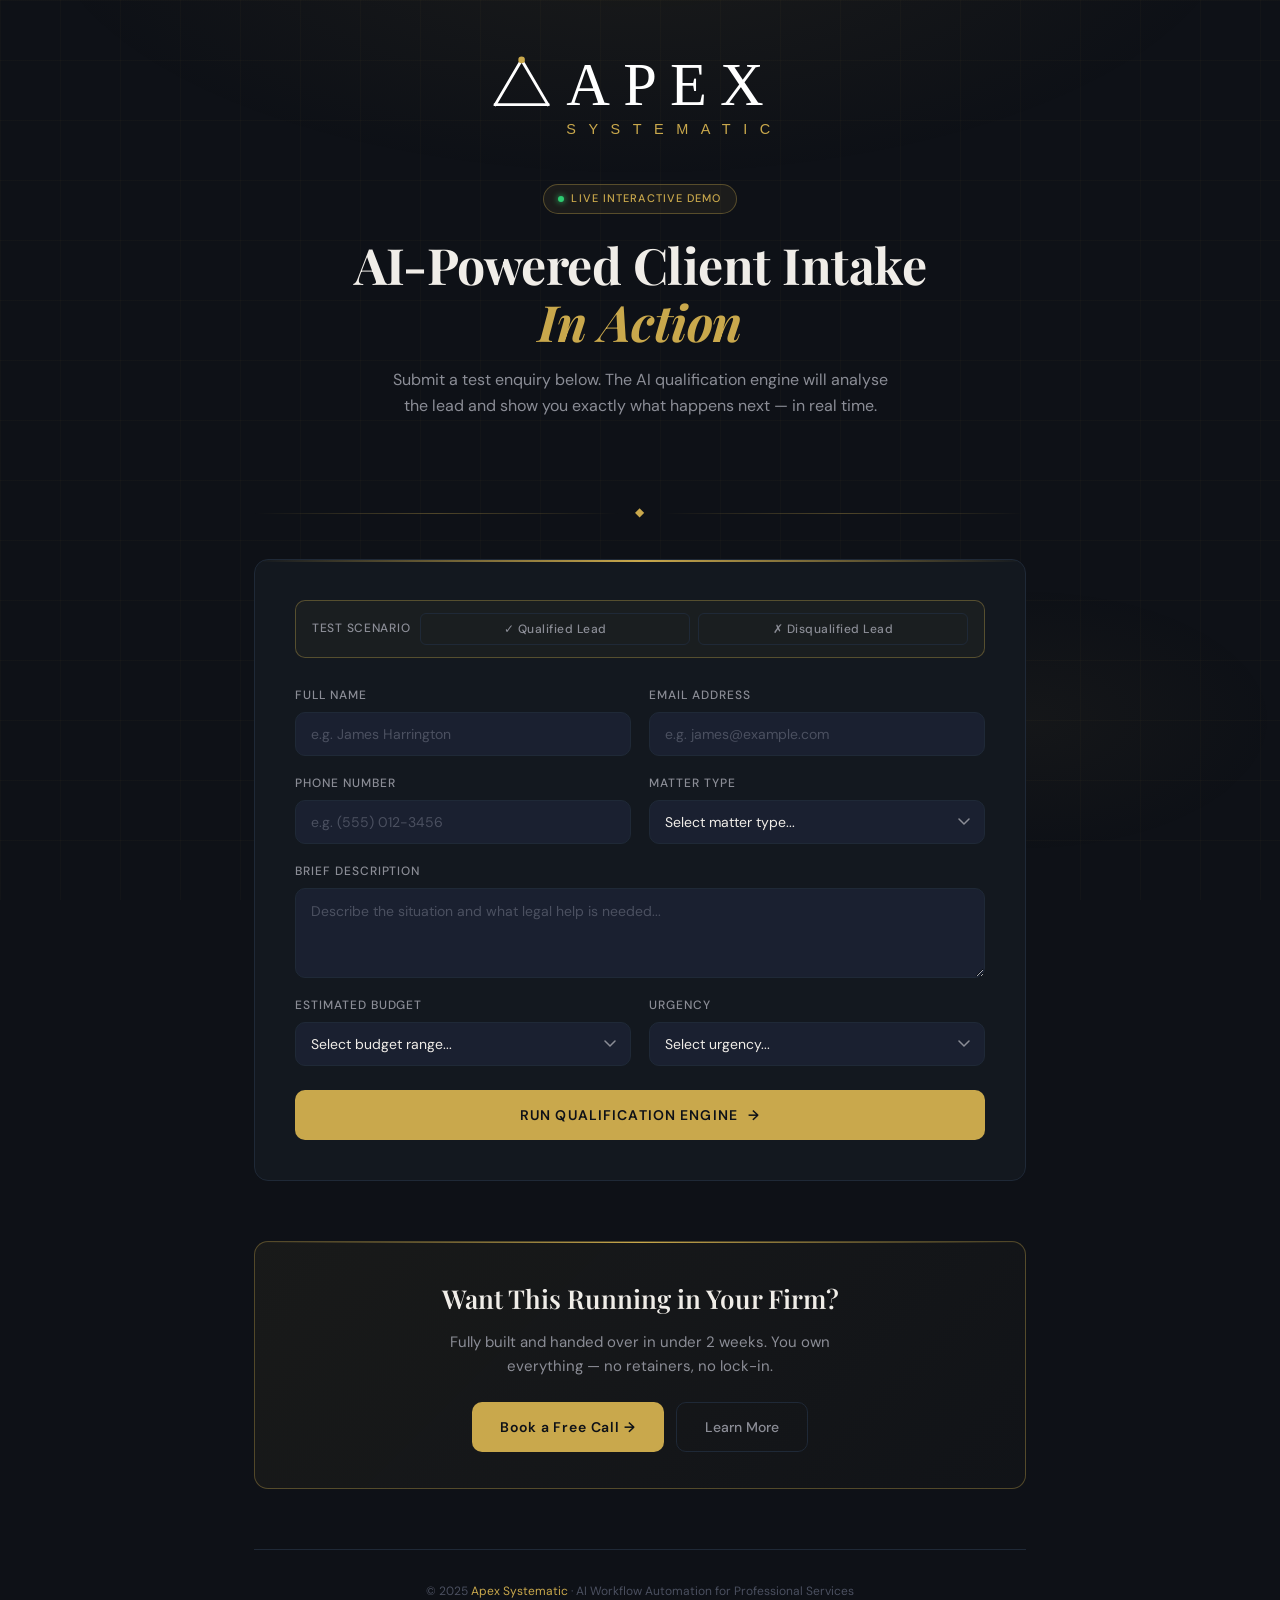
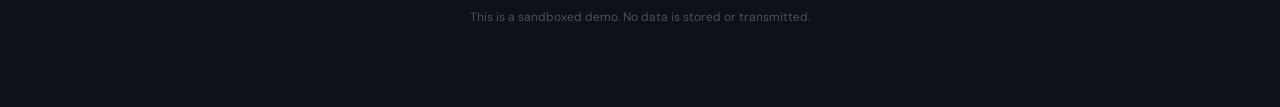
==== lead-qualifier.html @ 44760bdd "Create lead-qualifier.html" ====
<!DOCTYPE html>
<html lang="en">
<head>
  <meta charset="UTF-8" />
  <meta name="viewport" content="width=device-width, initial-scale=1.0" />
  <title>Law Firm Client Intake Demo — Apex Systematic</title>
  <link href="https://fonts.googleapis.com/css2?family=Playfair+Display:ital,wght@0,400;0,600;0,700;1,400&family=DM+Sans:wght@300;400;500;600&display=swap" rel="stylesheet" />
  <style>
    *, *::before, *::after { box-sizing: border-box; margin: 0; padding: 0; }

    :root {
      --bg:        #0E1117;
      --bg-card:   #13181F;
      --bg-input:  #1A2030;
      --border:    #1F2937;
      --border-gold: rgba(201,168,76,0.35);
      --gold:      #C9A84C;
      --gold-light:#E2C47A;
      --gold-dim:  rgba(201,168,76,0.08);
      --text:      #F0EDE8;
      --text-muted:#8B8D96;
      --text-dim:  #4B5060;
      --green:     #2ECC71;
      --green-dim: rgba(46,204,113,0.1);
      --red:       #E74C3C;
      --red-dim:   rgba(231,76,60,0.1);
      --radius:    10px;
    }

    html { scroll-behavior: smooth; }

    body {
      background: var(--bg);
      color: var(--text);
      font-family: 'DM Sans', sans-serif;
      font-weight: 400;
      line-height: 1.6;
      min-height: 100vh;
      overflow-x: hidden;
    }

    /* ── Background texture ── */
    body::before {
      content: '';
      position: fixed;
      inset: 0;
      background:
        radial-gradient(ellipse 80% 50% at 50% -10%, rgba(201,168,76,0.07) 0%, transparent 60%),
        radial-gradient(ellipse 40% 30% at 80% 80%, rgba(201,168,76,0.04) 0%, transparent 50%);
      pointer-events: none;
      z-index: 0;
    }

    /* Subtle grid overlay */
    body::after {
      content: '';
      position: fixed;
      inset: 0;
      background-image:
        linear-gradient(rgba(201,168,76,0.03) 1px, transparent 1px),
        linear-gradient(90deg, rgba(201,168,76,0.03) 1px, transparent 1px);
      background-size: 60px 60px;
      pointer-events: none;
      z-index: 0;
    }

    .page-wrapper {
      position: relative;
      z-index: 1;
      max-width: 820px;
      margin: 0 auto;
      padding: 0 24px 80px;
    }

    /* ── HEADER ── */
    header {
      display: flex;
      flex-direction: column;
      align-items: center;
      padding: 52px 0 48px;
      text-align: center;
    }

    .logo-wrap {
      display: flex;
      align-items: center;
      justify-content: center;
      margin-bottom: 40px;
      text-decoration: none;
    }

    .logo-wrap svg {
      width: 300px;
      height: auto;
    }

    .badge {
      display: inline-flex;
      align-items: center;
      gap: 7px;
      background: var(--gold-dim);
      border: 1px solid var(--border-gold);
      border-radius: 100px;
      padding: 5px 14px;
      font-size: 11px;
      font-weight: 500;
      letter-spacing: 0.1em;
      text-transform: uppercase;
      color: var(--gold);
      margin-bottom: 22px;
    }

    .badge-dot {
      width: 6px;
      height: 6px;
      border-radius: 50%;
      background: var(--green);
      box-shadow: 0 0 6px var(--green);
      animation: pulse 2s infinite;
    }

    @keyframes pulse {
      0%, 100% { opacity: 1; }
      50% { opacity: 0.4; }
    }

    h1 {
      font-family: 'Playfair Display', serif;
      font-size: clamp(32px, 5vw, 50px);
      font-weight: 700;
      line-height: 1.15;
      letter-spacing: -0.01em;
      margin-bottom: 16px;
      color: var(--text);
    }

    h1 em {
      font-style: italic;
      color: var(--gold);
    }

    .subtitle {
      font-size: 16px;
      color: var(--text-muted);
      max-width: 520px;
      line-height: 1.65;
    }

    /* ── DIVIDER ── */
    .divider {
      display: flex;
      align-items: center;
      gap: 16px;
      margin: 36px 0;
    }

    .divider-line {
      flex: 1;
      height: 1px;
      background: linear-gradient(90deg, transparent, var(--border-gold), transparent);
    }

    .divider-icon {
      color: var(--gold);
      font-size: 12px;
      letter-spacing: 0.15em;
      text-transform: uppercase;
    }

    /* ── FORM CARD ── */
    .form-card {
      background: var(--bg-card);
      border: 1px solid var(--border);
      border-radius: 14px;
      padding: 40px;
      position: relative;
      overflow: hidden;
    }

    .form-card::before {
      content: '';
      position: absolute;
      top: 0; left: 0; right: 0;
      height: 2px;
      background: linear-gradient(90deg, transparent, var(--gold), transparent);
    }

    .form-grid {
      display: grid;
      grid-template-columns: 1fr 1fr;
      gap: 18px;
    }

    .form-group {
      display: flex;
      flex-direction: column;
      gap: 7px;
    }

    .form-group.full { grid-column: 1 / -1; }

    label {
      font-size: 12px;
      font-weight: 500;
      letter-spacing: 0.08em;
      text-transform: uppercase;
      color: var(--text-muted);
    }

    input, select, textarea {
      background: var(--bg-input);
      border: 1px solid var(--border);
      border-radius: var(--radius);
      color: var(--text);
      font-family: 'DM Sans', sans-serif;
      font-size: 14px;
      padding: 12px 15px;
      width: 100%;
      transition: border-color 0.2s, box-shadow 0.2s;
      outline: none;
      -webkit-appearance: none;
    }

    input::placeholder, textarea::placeholder { color: var(--text-dim); }

    input:focus, select:focus, textarea:focus {
      border-color: var(--border-gold);
      box-shadow: 0 0 0 3px rgba(201,168,76,0.07);
    }

    select {
      cursor: pointer;
      background-image: url("data:image/svg+xml,%3Csvg xmlns='http://www.w3.org/2000/svg' width='12' height='8' viewBox='0 0 12 8'%3E%3Cpath d='M1 1l5 5 5-5' stroke='%238B8D96' stroke-width='1.5' fill='none' stroke-linecap='round'/%3E%3C/svg%3E");
      background-repeat: no-repeat;
      background-position: right 14px center;
      padding-right: 38px;
    }

    select option { background: #1A2030; }

    textarea { resize: vertical; min-height: 90px; line-height: 1.55; }

    /* ── SCENARIO TOGGLE ── */
    .scenario-bar {
      display: flex;
      align-items: center;
      gap: 10px;
      margin-bottom: 28px;
      padding: 12px 16px;
      background: rgba(201,168,76,0.04);
      border: 1px solid var(--border-gold);
      border-radius: var(--radius);
    }

    .scenario-label {
      font-size: 12px;
      color: var(--text-muted);
      letter-spacing: 0.06em;
      text-transform: uppercase;
      font-weight: 500;
      white-space: nowrap;
    }

    .scenario-btns {
      display: flex;
      gap: 8px;
      flex: 1;
    }

    .scenario-btn {
      flex: 1;
      padding: 7px 12px;
      border-radius: 6px;
      border: 1px solid var(--border);
      background: transparent;
      color: var(--text-muted);
      font-family: 'DM Sans', sans-serif;
      font-size: 12px;
      font-weight: 500;
      cursor: pointer;
      transition: all 0.2s;
      letter-spacing: 0.04em;
    }

    .scenario-btn.active {
      background: var(--gold-dim);
      border-color: var(--border-gold);
      color: var(--gold);
    }

    /* ── SUBMIT BUTTON ── */
    .submit-btn {
      width: 100%;
      margin-top: 24px;
      padding: 16px;
      background: var(--gold);
      color: #0E1117;
      border: none;
      border-radius: var(--radius);
      font-family: 'DM Sans', sans-serif;
      font-size: 14px;
      font-weight: 600;
      letter-spacing: 0.08em;
      text-transform: uppercase;
      cursor: pointer;
      transition: all 0.25s;
      display: flex;
      align-items: center;
      justify-content: center;
      gap: 10px;
      position: relative;
      overflow: hidden;
    }

    .submit-btn::before {
      content: '';
      position: absolute;
      inset: 0;
      background: linear-gradient(135deg, rgba(255,255,255,0.12) 0%, transparent 50%);
      opacity: 0;
      transition: opacity 0.2s;
    }

    .submit-btn:hover { background: var(--gold-light); transform: translateY(-1px); box-shadow: 0 8px 24px rgba(201,168,76,0.25); }
    .submit-btn:hover::before { opacity: 1; }
    .submit-btn:active { transform: translateY(0); }
    .submit-btn:disabled { opacity: 0.6; cursor: not-allowed; transform: none; box-shadow: none; }

    .spinner {
      width: 16px;
      height: 16px;
      border: 2px solid rgba(14,17,23,0.3);
      border-top-color: #0E1117;
      border-radius: 50%;
      animation: spin 0.7s linear infinite;
      display: none;
    }

    @keyframes spin { to { transform: rotate(360deg); } }

    /* ── RESULTS PANEL ── */
    #results {
      margin-top: 32px;
      display: none;
      animation: fadeUp 0.5s ease forwards;
    }

    @keyframes fadeUp {
      from { opacity: 0; transform: translateY(20px); }
      to   { opacity: 1; transform: translateY(0); }
    }

    .results-header {
      display: flex;
      align-items: center;
      gap: 12px;
      margin-bottom: 20px;
    }

    .results-header h2 {
      font-family: 'Playfair Display', serif;
      font-size: 22px;
      font-weight: 600;
    }

    .result-cards {
      display: flex;
      flex-direction: column;
      gap: 16px;
    }

    .result-card {
      background: var(--bg-card);
      border: 1px solid var(--border);
      border-radius: 12px;
      overflow: hidden;
      animation: fadeUp 0.4s ease forwards;
      opacity: 0;
    }

    .result-card:nth-child(1) { animation-delay: 0.05s; }
    .result-card:nth-child(2) { animation-delay: 0.15s; }
    .result-card:nth-child(3) { animation-delay: 0.25s; }

    .card-header {
      display: flex;
      align-items: center;
      gap: 10px;
      padding: 14px 20px;
      border-bottom: 1px solid var(--border);
      background: rgba(255,255,255,0.02);
    }

    .card-icon {
      width: 28px;
      height: 28px;
      border-radius: 6px;
      display: flex;
      align-items: center;
      justify-content: center;
      font-size: 13px;
      flex-shrink: 0;
    }

    .card-title {
      font-size: 12px;
      font-weight: 600;
      letter-spacing: 0.1em;
      text-transform: uppercase;
      color: var(--text-muted);
    }

    .card-body { padding: 20px; }

    /* Decision card */
    .decision-banner {
      display: flex;
      align-items: center;
      gap: 14px;
      padding: 16px 20px;
      border-radius: 8px;
      margin-bottom: 16px;
    }

    .decision-banner.qualified {
      background: var(--green-dim);
      border: 1px solid rgba(46,204,113,0.25);
    }

    .decision-banner.disqualified {
      background: var(--red-dim);
      border: 1px solid rgba(231,76,60,0.25);
    }

    .decision-icon {
      font-size: 22px;
      line-height: 1;
    }

    .decision-label {
      font-family: 'Playfair Display', serif;
      font-size: 20px;
      font-weight: 700;
    }

    .decision-banner.qualified .decision-label { color: var(--green); }
    .decision-banner.disqualified .decision-label { color: var(--red); }

    .decision-score {
      margin-left: auto;
      font-size: 12px;
      color: var(--text-muted);
    }

    .decision-score strong {
      font-size: 18px;
      font-weight: 600;
      color: var(--text);
    }

    .reasoning {
      font-size: 14px;
      color: var(--text-muted);
      line-height: 1.7;
    }

    .reasoning-factors {
      margin-top: 14px;
      display: flex;
      flex-direction: column;
      gap: 8px;
    }

    .factor {
      display: flex;
      align-items: flex-start;
      gap: 10px;
      font-size: 13px;
      color: var(--text-muted);
    }

    .factor-dot {
      width: 5px;
      height: 5px;
      border-radius: 50%;
      margin-top: 7px;
      flex-shrink: 0;
    }

    /* Action card */
    .action-type {
      display: inline-flex;
      align-items: center;
      gap: 7px;
      padding: 5px 12px;
      border-radius: 100px;
      font-size: 11px;
      font-weight: 600;
      letter-spacing: 0.08em;
      text-transform: uppercase;
      margin-bottom: 16px;
    }

    .action-type.calendly {
      background: rgba(46,204,113,0.1);
      border: 1px solid rgba(46,204,113,0.25);
      color: var(--green);
    }

    .action-type.decline {
      background: var(--red-dim);
      border: 1px solid rgba(231,76,60,0.25);
      color: var(--red);
    }

    .email-preview {
      background: var(--bg-input);
      border: 1px solid var(--border);
      border-radius: 8px;
      overflow: hidden;
    }

    .email-meta {
      padding: 12px 16px;
      border-bottom: 1px solid var(--border);
      display: flex;
      flex-direction: column;
      gap: 5px;
    }

    .email-row {
      display: flex;
      gap: 8px;
      font-size: 12px;
    }

    .email-row-label {
      color: var(--text-dim);
      width: 36px;
      flex-shrink: 0;
    }

    .email-row-val { color: var(--text-muted); }

    .email-body {
      padding: 16px;
      font-size: 13px;
      color: var(--text-muted);
      line-height: 1.75;
      white-space: pre-wrap;
    }

    .calendly-mock {
      display: flex;
      align-items: center;
      gap: 14px;
      padding: 16px;
      background: var(--bg-input);
      border: 1px solid var(--border);
      border-radius: 8px;
    }

    .calendly-icon {
      width: 42px;
      height: 42px;
      background: rgba(46,204,113,0.1);
      border: 1px solid rgba(46,204,113,0.2);
      border-radius: 8px;
      display: flex;
      align-items: center;
      justify-content: center;
      font-size: 18px;
      flex-shrink: 0;
    }

    .calendly-text { flex: 1; }
    .calendly-text strong { display: block; font-size: 14px; margin-bottom: 2px; }
    .calendly-text span { font-size: 12px; color: var(--text-muted); }

    .calendly-link {
      padding: 8px 14px;
      background: var(--green-dim);
      border: 1px solid rgba(46,204,113,0.3);
      border-radius: 6px;
      color: var(--green);
      font-size: 12px;
      font-weight: 500;
      white-space: nowrap;
      text-decoration: none;
    }

    /* CRM card */
    .crm-table {
      width: 100%;
      border-collapse: collapse;
      font-size: 13px;
    }

    .crm-table tr {
      border-bottom: 1px solid var(--border);
    }

    .crm-table tr:last-child { border-bottom: none; }

    .crm-table td {
      padding: 10px 0;
      vertical-align: top;
    }

    .crm-table td:first-child {
      color: var(--text-dim);
      font-size: 11px;
      letter-spacing: 0.07em;
      text-transform: uppercase;
      font-weight: 500;
      width: 38%;
      padding-right: 12px;
      padding-top: 12px;
    }

    .crm-table td:last-child { color: var(--text); }

    .crm-tag {
      display: inline-flex;
      align-items: center;
      padding: 3px 9px;
      border-radius: 4px;
      font-size: 11px;
      font-weight: 600;
      letter-spacing: 0.06em;
    }

    .crm-tag.qualified {
      background: var(--green-dim);
      color: var(--green);
      border: 1px solid rgba(46,204,113,0.25);
    }

    .crm-tag.disqualified {
      background: var(--red-dim);
      color: var(--red);
      border: 1px solid rgba(231,76,60,0.2);
    }

    .crm-tag.pending {
      background: rgba(201,168,76,0.08);
      color: var(--gold);
      border: 1px solid var(--border-gold);
    }

    .timestamp {
      font-size: 11px;
      color: var(--text-dim);
      font-family: monospace;
    }

    /* ── CTA ── */
    .cta-section {
      margin-top: 40px;
      background: linear-gradient(135deg, rgba(201,168,76,0.06) 0%, rgba(201,168,76,0.02) 100%);
      border: 1px solid var(--border-gold);
      border-radius: 14px;
      padding: 36px 40px;
      text-align: center;
      position: relative;
      overflow: hidden;
    }

    .cta-section::before {
      content: '';
      position: absolute;
      top: 0; left: 0; right: 0;
      height: 1px;
      background: linear-gradient(90deg, transparent, var(--gold), transparent);
    }

    .cta-section h3 {
      font-family: 'Playfair Display', serif;
      font-size: 26px;
      font-weight: 600;
      margin-bottom: 10px;
    }

    .cta-section p {
      font-size: 15px;
      color: var(--text-muted);
      margin-bottom: 24px;
      max-width: 420px;
      margin-left: auto;
      margin-right: auto;
    }

    .cta-btns {
      display: flex;
      gap: 12px;
      justify-content: center;
      flex-wrap: wrap;
    }

    .btn-primary {
      display: inline-flex;
      align-items: center;
      gap: 8px;
      padding: 13px 28px;
      background: var(--gold);
      color: #0E1117;
      border: none;
      border-radius: var(--radius);
      font-family: 'DM Sans', sans-serif;
      font-size: 14px;
      font-weight: 600;
      letter-spacing: 0.06em;
      text-decoration: none;
      cursor: pointer;
      transition: all 0.2s;
    }

    .btn-primary:hover { background: var(--gold-light); transform: translateY(-1px); box-shadow: 0 8px 24px rgba(201,168,76,0.2); }

    .btn-ghost {
      display: inline-flex;
      align-items: center;
      gap: 8px;
      padding: 13px 28px;
      background: transparent;
      color: var(--text-muted);
      border: 1px solid var(--border);
      border-radius: var(--radius);
      font-family: 'DM Sans', sans-serif;
      font-size: 14px;
      font-weight: 500;
      text-decoration: none;
      cursor: pointer;
      transition: all 0.2s;
    }

    .btn-ghost:hover { border-color: var(--border-gold); color: var(--gold); }

    /* ── FOOTER ── */
    footer {
      text-align: center;
      padding: 32px 0 0;
      font-size: 12px;
      color: var(--text-dim);
      border-top: 1px solid var(--border);
      margin-top: 60px;
    }

    footer a { color: var(--gold); text-decoration: none; }

    /* ── RESPONSIVE ── */
    @media (max-width: 600px) {
      .form-card { padding: 24px 20px; }
      .form-grid { grid-template-columns: 1fr; }
      .cta-section { padding: 28px 20px; }
      .scenario-bar { flex-direction: column; align-items: flex-start; }
    }

    /* ── UTILITY ── */
    .hidden { display: none !important; }
    .gold { color: var(--gold); }
    .mono { font-family: monospace; font-size: 12px; }
  </style>
</head>
<body>
<div class="page-wrapper">

  <!-- HEADER -->
  <header>
    <a href="https://apexsystematic.com" class="logo-wrap">
      <svg xmlns="http://www.w3.org/2000/svg" viewBox="30 42 228 70">
        <line x1="54" y1="48" x2="34" y2="82" stroke="#FFFFFF" stroke-width="2.2" stroke-linecap="square"></line>
        <line x1="54" y1="48" x2="74" y2="82" stroke="#FFFFFF" stroke-width="2.2" stroke-linecap="square"></line>
        <line x1="34" y1="82" x2="74" y2="82" stroke="#FFFFFF" stroke-width="2.2" stroke-linecap="square"></line>
        <circle cx="54" cy="48" r="2.5" fill="#C9A84C"></circle>
        <text x="88" y="82" font-family="'Georgia', 'Times New Roman', serif" font-size="46" font-weight="400" letter-spacing="10" fill="#FFFFFF">APEX</text>
        <text x="88" y="104" font-family="'Helvetica Neue', 'Arial', sans-serif" font-size="11" font-weight="300" letter-spacing="9.5" fill="#C9A84C">SYSTEMATIC</text>
      </svg>
    </a>

    <div class="badge">
      <span class="badge-dot"></span>
      Live Interactive Demo
    </div>

    <h1>AI-Powered Client Intake<br><em>In Action</em></h1>
    <p class="subtitle">Submit a test enquiry below. The AI qualification engine will analyse the lead and show you exactly what happens next — in real time.</p>
  </header>

  <!-- DIVIDER -->
  <div class="divider">
    <div class="divider-line"></div>
    <span class="divider-icon">◆</span>
    <div class="divider-line"></div>
  </div>

  <!-- FORM CARD -->
  <div class="form-card">

    <!-- Scenario toggle -->
    <div class="scenario-bar">
      <span class="scenario-label">Test scenario</span>
      <div class="scenario-btns">
        <button class="scenario-btn active" onclick="loadScenario('qualified')">✓ Qualified Lead</button>
        <button class="scenario-btn" onclick="loadScenario('disqualified')">✗ Disqualified Lead</button>
      </div>
    </div>

    <div class="form-grid">
      <div class="form-group">
        <label for="fname">Full Name</label>
        <input type="text" id="fname" placeholder="e.g. James Harrington" />
      </div>

      <div class="form-group">
        <label for="email">Email Address</label>
        <input type="email" id="email" placeholder="e.g. james@example.com" />
      </div>

      <div class="form-group">
        <label for="phone">Phone Number</label>
        <input type="tel" id="phone" placeholder="e.g. (555) 012-3456" />
      </div>

      <div class="form-group">
        <label for="matter">Matter Type</label>
        <select id="matter">
          <option value="">Select matter type...</option>
          <option value="Personal Injury">Personal Injury</option>
          <option value="Family Law">Family Law</option>
          <option value="Employment">Employment</option>
          <option value="Commercial">Commercial</option>
          <option value="Other">Other</option>
        </select>
      </div>

      <div class="form-group full">
        <label for="description">Brief Description</label>
        <textarea id="description" placeholder="Describe the situation and what legal help is needed..."></textarea>
      </div>

      <div class="form-group">
        <label for="budget">Estimated Budget</label>
        <select id="budget">
          <option value="">Select budget range...</option>
          <option value="Under $1,000">Under $1,000</option>
          <option value="$1,000 – $5,000">$1,000 – $5,000</option>
          <option value="$5,000 – $20,000">$5,000 – $20,000</option>
          <option value="$20,000+">$20,000+</option>
        </select>
      </div>

      <div class="form-group">
        <label for="urgency">Urgency</label>
        <select id="urgency">
          <option value="">Select urgency...</option>
          <option value="This week">This week — urgent</option>
          <option value="This month">This month</option>
          <option value="Just exploring">Just exploring</option>
        </select>
      </div>
    </div>

    <button class="submit-btn" id="submitBtn" onclick="handleSubmit()">
      <span id="btnText">Run Qualification Engine</span>
      <span>→</span>
      <div class="spinner" id="spinner"></div>
    </button>
  </div>

  <!-- RESULTS PANEL -->
  <div id="results">
    <div class="results-header">
      <h2>Workflow Output</h2>
    </div>
    <div class="result-cards" id="resultCards"></div>
  </div>

  <!-- CTA -->
  <div class="cta-section" id="ctaSection" style="margin-top: 60px;">
    <h3>Want This Running in Your Firm?</h3>
    <p>Fully built and handed over in under 2 weeks. You own everything — no retainers, no lock-in.</p>
    <div class="cta-btns">
      <a href="https://calendly.com/apexsystematic/30min" class="btn-primary" target="_blank">Book a Free Call →</a>
      <a href="https://apexsystematic.com" class="btn-ghost">Learn More</a>
    </div>
  </div>

  <footer>
    <p>© 2025 <a href="https://apexsystematic.com">Apex Systematic</a> · AI Workflow Automation for Professional Services</p>
    <p style="margin-top: 6px;">This is a sandboxed demo. No data is stored or transmitted.</p>
  </footer>

</div>

<script>
  // ── Scenario presets ──
  const scenarios = {
    qualified: {
      fname: 'James Harrington',
      email: 'james.harrington@example.com',
      phone: '(555) 014-7823',
      matter: 'Commercial',
      description: 'We are a 12-person tech startup facing a contract dispute with a former vendor who is claiming breach of contract for approximately $180,000. We have documentation showing their failure to deliver agreed milestones. We need representation urgently as court proceedings begin next month.',
      budget: '$20,000+',
      urgency: 'This week'
    },
    disqualified: {
      fname: 'Sarah Mitchell',
      email: 'sarah.m@gmail.com',
      phone: '(555) 091-2245',
      matter: 'Other',
      description: 'My neighbour keeps parking in front of my house and I want to know if I have any legal rights. I have asked them a few times but they ignore me.',
      budget: 'Under $1,000',
      urgency: 'Just exploring'
    }
  };

  let currentScenario = 'qualified';

  function loadScenario(type) {
    currentScenario = type;
    document.querySelectorAll('.scenario-btn').forEach(b => b.classList.remove('active'));
    event.target.classList.add('active');

    const s = scenarios[type];
    document.getElementById('fname').value = s.fname;
    document.getElementById('email').value = s.email;
    document.getElementById('phone').value = s.phone;
    document.getElementById('matter').value = s.matter;
    document.getElementById('description').value = s.description;
    document.getElementById('budget').value = s.budget;
    document.getElementById('urgency').value = s.urgency;

    // Hide results if switching scenario
    document.getElementById('results').style.display = 'none';
  }

  // Load qualified scenario on page load
  window.addEventListener('DOMContentLoaded', () => loadScenario('qualified'));

  // ── Mock AI responses ──
  const mockResponses = {
    qualified: {
      qualified: true,
      score: 87,
      reasoning: 'This lead demonstrates strong commercial case viability with a clearly defined dispute and substantial financial exposure. The client has supporting documentation, a defined budget aligned to case complexity, and genuine urgency driven by upcoming proceedings.',
      factors: [
        { text: 'Budget of $20,000+ aligns with commercial litigation requirements', positive: true },
        { text: 'Urgent timeline with court proceedings imminent — motivated client', positive: true },
        { text: 'Supporting documentation already exists — reduces discovery risk', positive: true },
        { text: 'Commercial matter with clear financial quantum ($180,000)', positive: true }
      ],
      action: 'calendly',
      emailSubject: null,
      emailBody: null,
      crmStatus: 'Qualified — Awaiting Consultation',
      crmPriority: 'High'
    },
    disqualified: {
      qualified: false,
      score: 18,
      reasoning: 'This enquiry does not meet the firm\'s intake criteria. The matter involves a minor civil dispute with no clear legal remedy, the stated budget is below the firm\'s minimum engagement threshold, and the client shows no urgency or commitment to proceeding.',
      factors: [
        { text: 'Budget under $1,000 is below minimum viable engagement threshold', positive: false },
        { text: 'Matter type is low-complexity with limited legal merit', positive: false },
        { text: 'Client is "just exploring" — low conversion probability', positive: false },
        { text: 'No documentation, urgency, or financial exposure identified', positive: false }
      ],
      action: 'decline',
      emailSubject: 'Your Enquiry to [Firm Name] — Next Steps',
      emailBody: `Dear Sarah,

Thank you for reaching out to us. We appreciate you taking the time to share your situation.

Having reviewed your enquiry, we regret that this matter falls outside the scope of work we are currently accepting. Unfortunately, we are not able to assist with disputes of this nature at this time.

We would encourage you to seek advice from a local legal aid service or community mediation centre, who may be better placed to help.

We wish you the best in resolving your situation.

Warm regards,
[Firm Name] Client Services`,
      crmStatus: 'Disqualified — Declined',
      crmPriority: 'N/A'
    }
  };

  // ── Form submit handler ──
  async function handleSubmit() {
    const btn = document.getElementById('submitBtn');
    const btnText = document.getElementById('btnText');
    const spinner = document.getElementById('spinner');
    const resultsEl = document.getElementById('results');

    // Basic validation
    const fname = document.getElementById('fname').value.trim();
    const matter = document.getElementById('matter').value;
    const description = document.getElementById('description').value.trim();

    if (!fname || !matter || !description) {
      alert('Please fill in the Name, Matter Type and Description fields to run the demo.');
      return;
    }

    // Loading state
    btn.disabled = true;
    btnText.textContent = 'Analysing Lead...';
    spinner.style.display = 'block';
    resultsEl.style.display = 'none';

    // Simulate processing delay
    await new Promise(r => setTimeout(r, 2200));

    // Get mock response
    const data = mockResponses[currentScenario];
    const formData = {
      name: document.getElementById('fname').value,
      email: document.getElementById('email').value,
      matter: document.getElementById('matter').value,
      budget: document.getElementById('budget').value,
      urgency: document.getElementById('urgency').value
    };

    renderResults(data, formData);

    btn.disabled = false;
    btnText.textContent = 'Run Again';
    spinner.style.display = 'none';
  }

  function renderResults(data, form) {
    const container = document.getElementById('resultCards');
    const resultsEl = document.getElementById('results');
    const now = new Date();
    const timestamp = now.toISOString().replace('T', ' ').substring(0, 19) + ' UTC';

    container.innerHTML = '';

    // ── Card 1: AI Decision ──
    const factorsHTML = data.factors.map(f => `
      <div class="factor">
        <div class="factor-dot" style="background:${f.positive ? 'var(--green)' : 'var(--red)'}"></div>
        <span>${f.text}</span>
      </div>
    `).join('');

    const card1 = document.createElement('div');
    card1.className = 'result-card';
    card1.innerHTML = `
      <div class="card-header">
        <div class="card-icon" style="background:rgba(201,168,76,0.1); color:var(--gold);">⚡</div>
        <span class="card-title">AI Qualification Decision</span>
      </div>
      <div class="card-body">
        <div class="decision-banner ${data.qualified ? 'qualified' : 'disqualified'}">
          <span class="decision-icon">${data.qualified ? '✓' : '✗'}</span>
          <span class="decision-label">${data.qualified ? 'Qualified' : 'Disqualified'}</span>
          <div class="decision-score">Score <strong>${data.score}</strong>/100</div>
        </div>
        <p class="reasoning">${data.reasoning}</p>
        <div class="reasoning-factors">${factorsHTML}</div>
      </div>
    `;
    container.appendChild(card1);

    // ── Card 2: Action triggered ──
    const card2 = document.createElement('div');
    card2.className = 'result-card';

    let actionBody = '';
    if (data.action === 'calendly') {
      actionBody = `
        <div class="action-type calendly">▶ Calendly Link Sent</div>
        <div class="calendly-mock">
          <div class="calendly-icon">📅</div>
          <div class="calendly-text">
            <strong>Consultation Booking Link</strong>
            <span>Sent to ${form.email || 'client@example.com'} — 30-min intro call</span>
          </div>
          <span class="calendly-link">Book Now →</span>
        </div>
        <p style="margin-top:14px; font-size:13px; color:var(--text-muted);">A Slack notification was also sent to the firm owner with the lead summary and qualification score for review.</p>
      `;
    } else {
      actionBody = `
        <div class="action-type decline">✗ Decline Email Sent</div>
        <div class="email-preview">
          <div class="email-meta">
            <div class="email-row"><span class="email-row-label">To:</span><span class="email-row-val">${form.email || 'client@example.com'}</span></div>
            <div class="email-row"><span class="email-row-label">Re:</span><span class="email-row-val">${data.emailSubject}</span></div>
          </div>
          <div class="email-body">${data.emailBody}</div>
        </div>
      `;
    }

    card2.innerHTML = `
      <div class="card-header">
        <div class="card-icon" style="background:rgba(46,204,113,0.08); color:var(--green);">⚙</div>
        <span class="card-title">Action Triggered</span>
      </div>
      <div class="card-body">${actionBody}</div>
    `;
    container.appendChild(card2);

    // ── Card 3: CRM Record ──
    const card3 = document.createElement('div');
    card3.className = 'result-card';
    const tagClass = data.qualified ? 'qualified' : 'disqualified';

    card3.innerHTML = `
      <div class="card-header">
        <div class="card-icon" style="background:rgba(201,168,76,0.08); color:var(--gold);">🗃</div>
        <span class="card-title">Airtable Record Created</span>
      </div>
      <div class="card-body">
        <table class="crm-table">
          <tr><td>Name</td><td>${form.name}</td></tr>
          <tr><td>Email</td><td>${form.email}</td></tr>
          <tr><td>Matter Type</td><td>${form.matter}</td></tr>
          <tr><td>Budget</td><td>${form.budget}</td></tr>
          <tr><td>Urgency</td><td>${form.urgency}</td></tr>
          <tr><td>AI Score</td><td><strong>${data.score}</strong>/100</td></tr>
          <tr><td>Status</td><td><span class="crm-tag ${tagClass}">${data.crmStatus}</span></td></tr>
          <tr><td>Priority</td><td>${data.crmPriority !== 'N/A' ? `<span class="crm-tag pending">${data.crmPriority}</span>` : `<span style="color:var(--text-dim)">N/A</span>`}</td></tr>
          <tr><td>Logged At</td><td><span class="timestamp">${timestamp}</span></td></tr>
        </table>
      </div>
    `;
    container.appendChild(card3);

    // Show results
    resultsEl.style.display = 'block';
    setTimeout(() => resultsEl.scrollIntoView({ behavior: 'smooth', block: 'start' }), 100);
  }
</script>
</body>
</html>
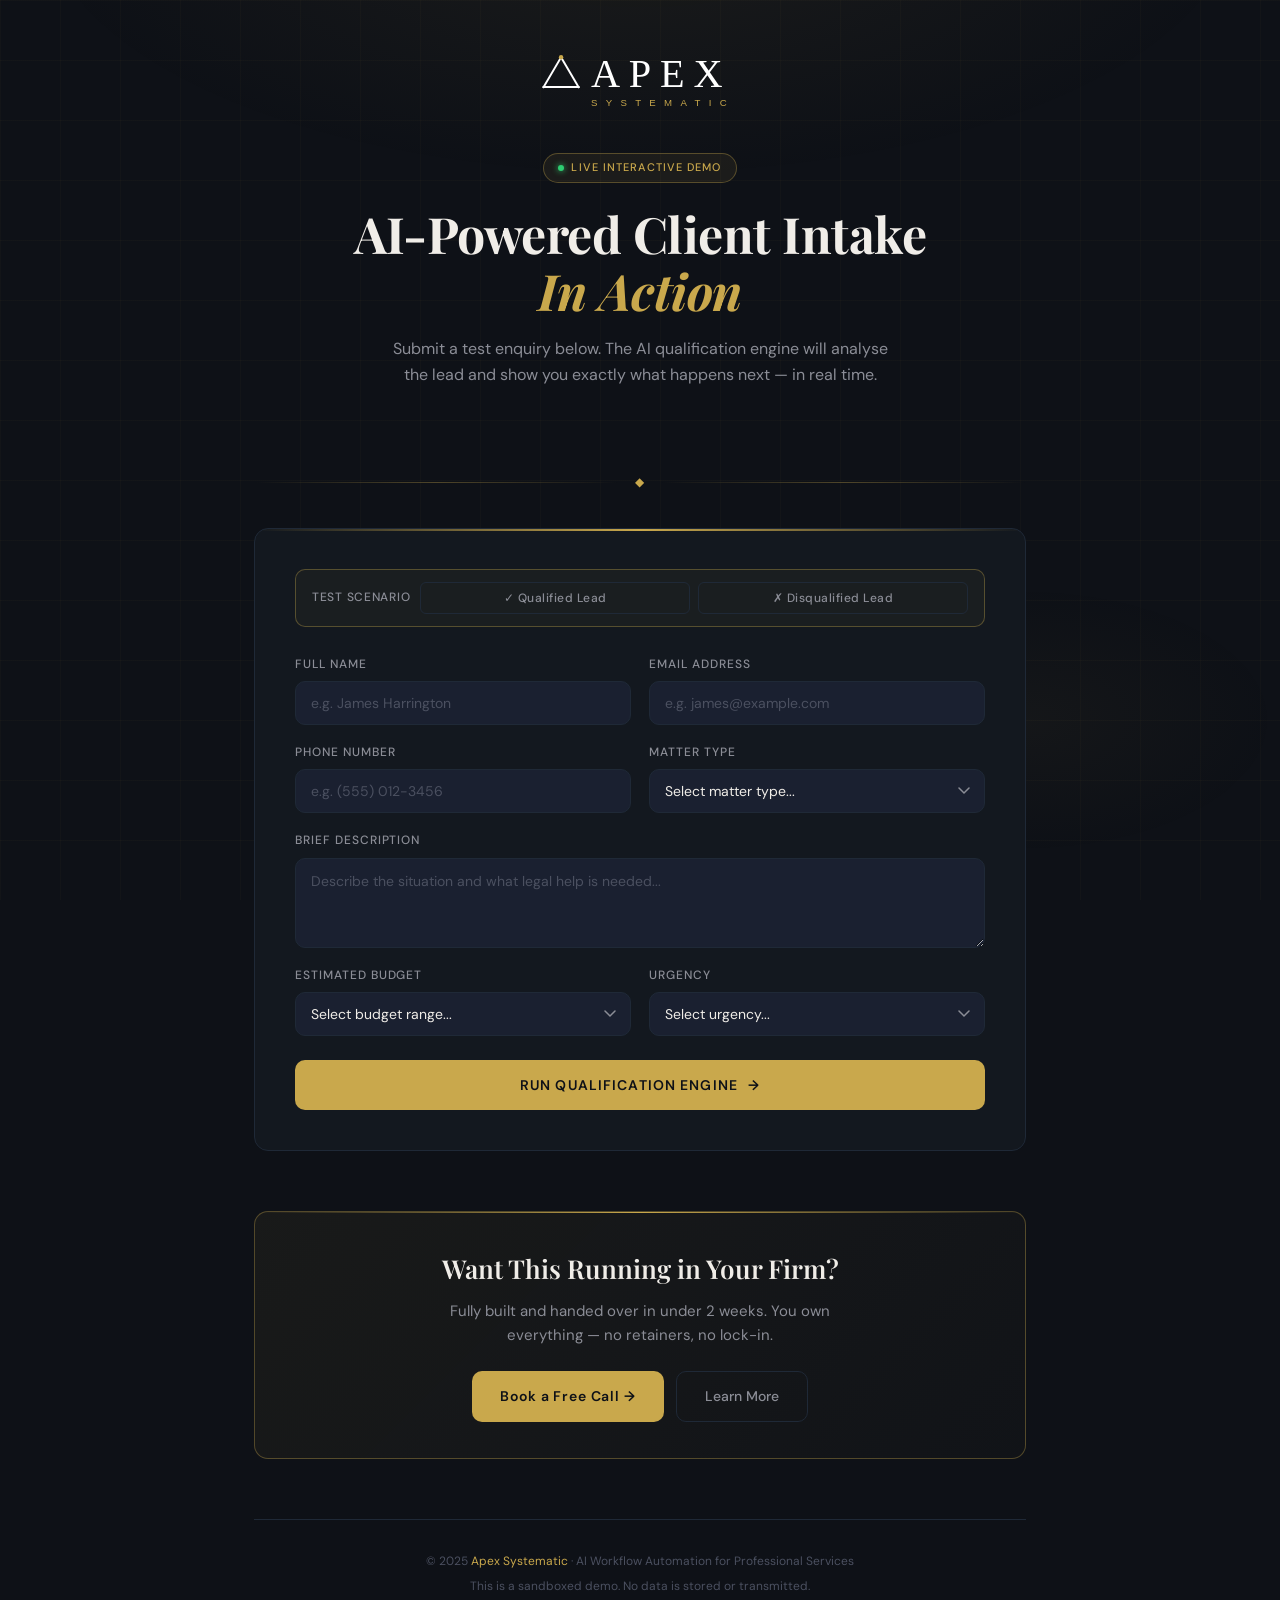
==== commit d3e36ed5: "Update lead-qualifier.html" ====
--- a/lead-qualifier.html
+++ b/lead-qualifier.html
@@ -90,7 +90,7 @@
     }
 
     .logo-wrap svg {
-      width: 300px;
+      width: 200px;
       height: auto;
     }
 
